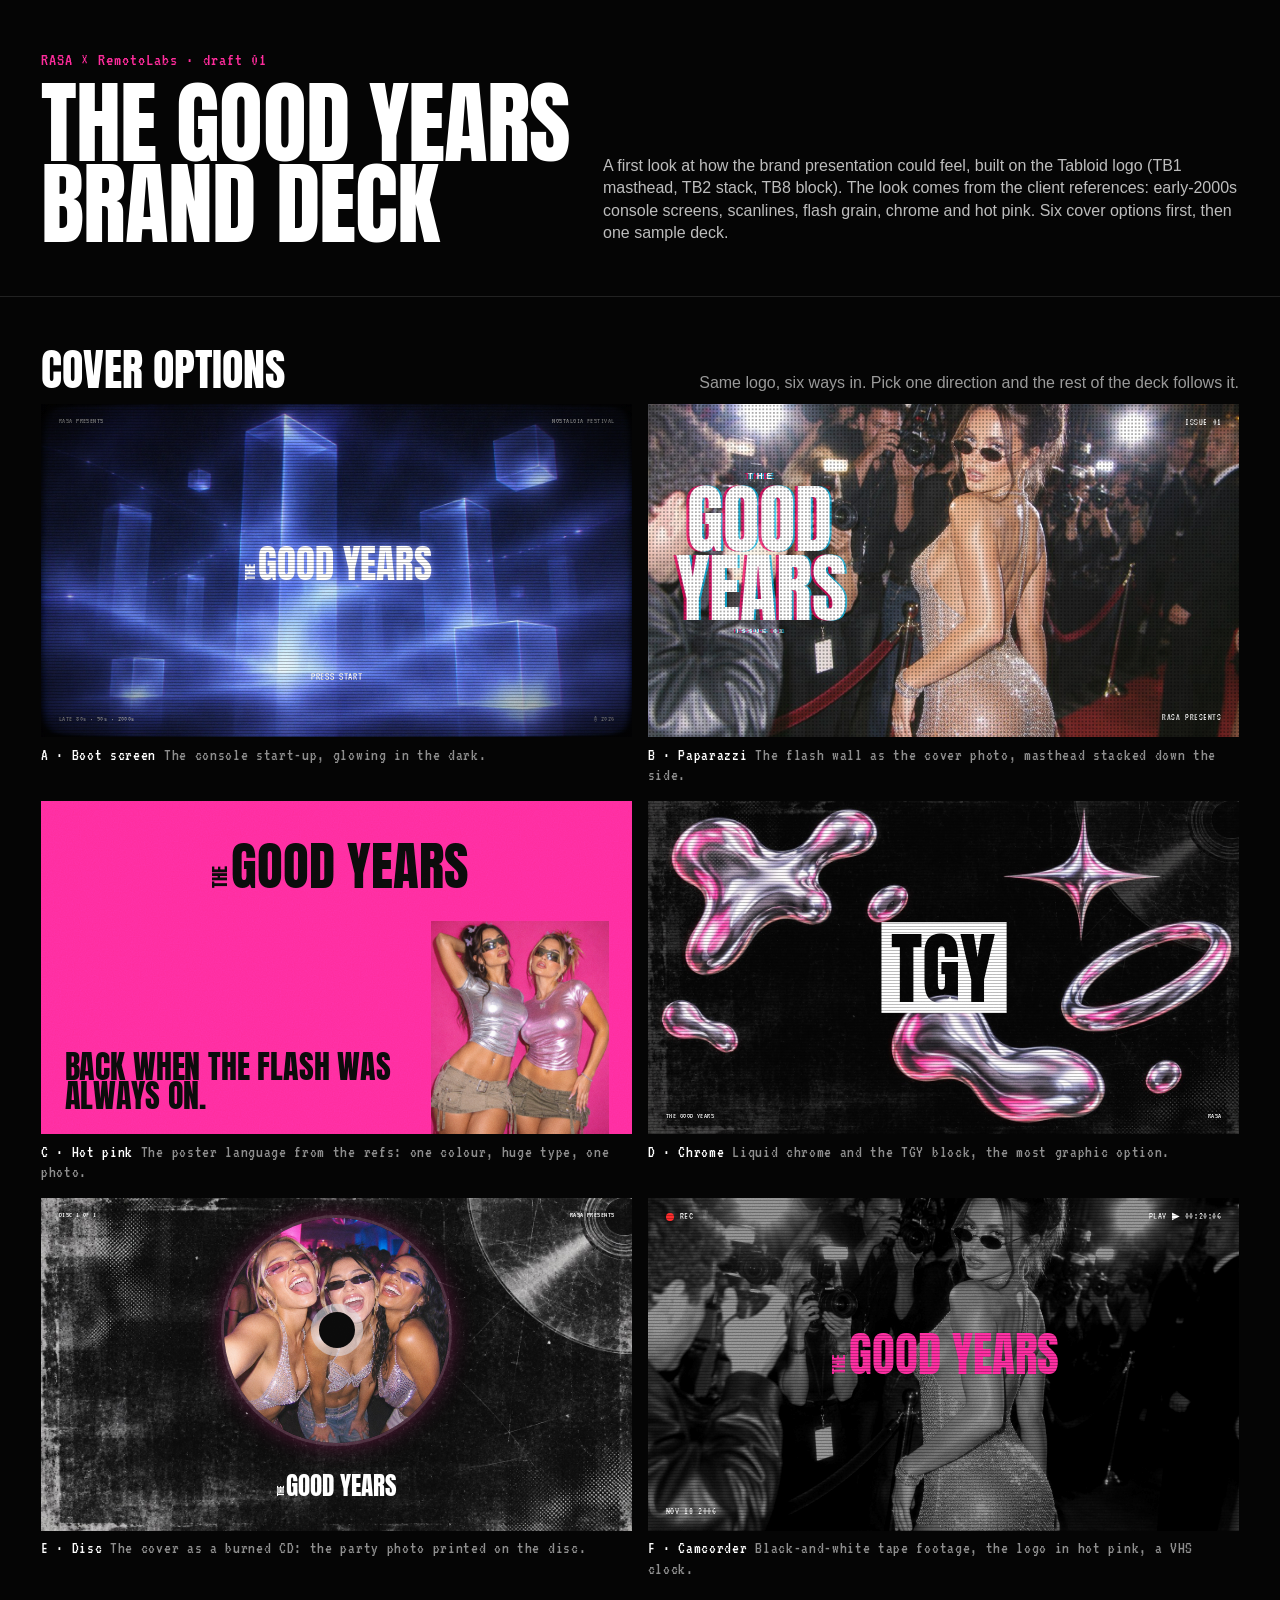
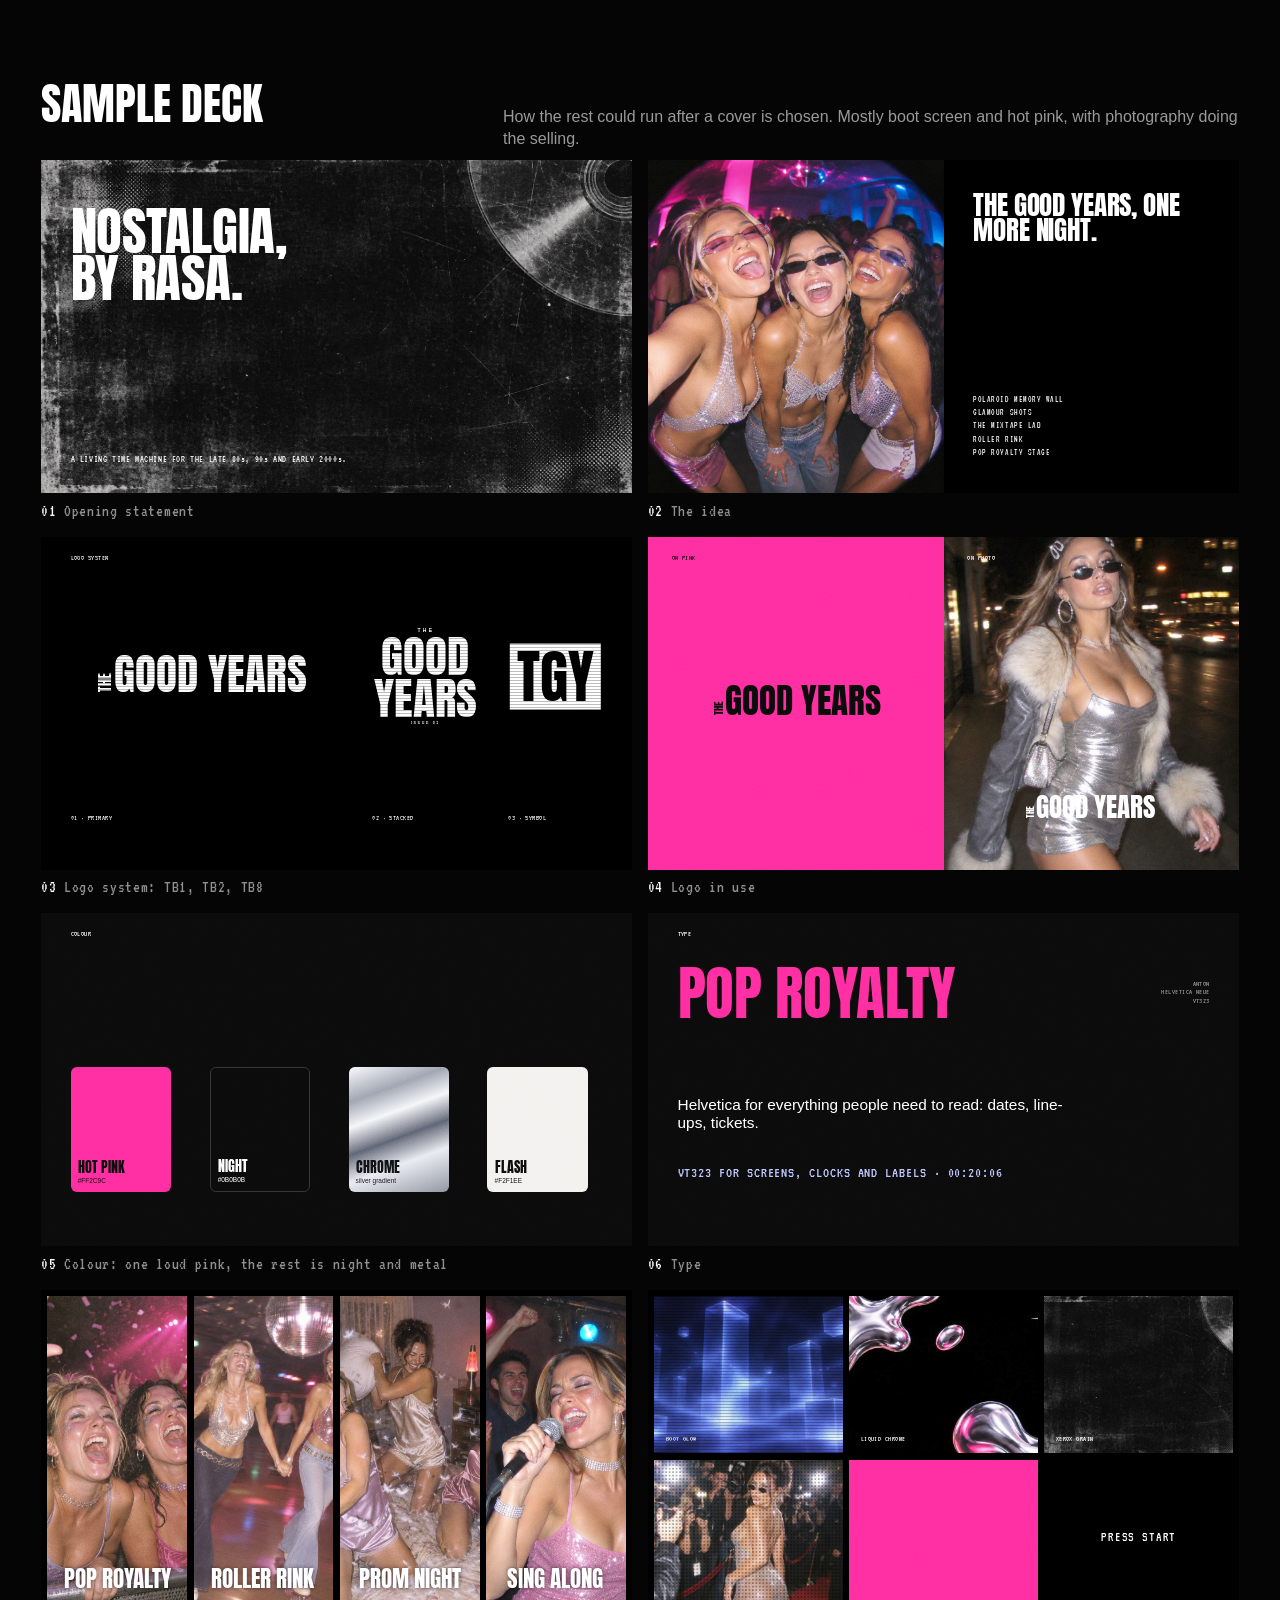
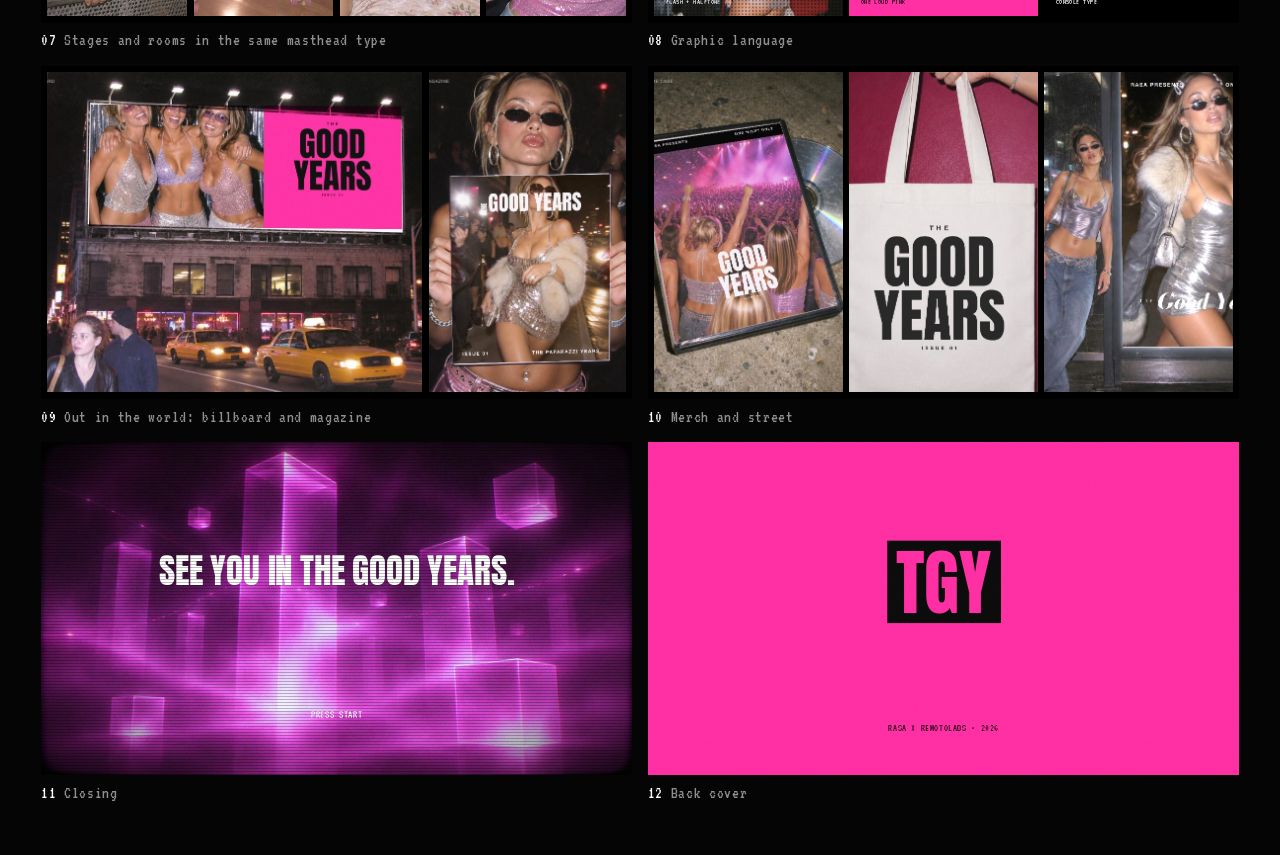
==== brand.html @ 23c7e59d "Round 7: fixed mockups, modern photos, send picks, brand deck draft Co-Authored-By: Claude Opus 5.5 " ====
<!doctype html>
<html lang="en">
<head>
<meta charset="utf-8">
<meta name="viewport" content="width=device-width, initial-scale=1">
<meta name="robots" content="noindex, nofollow">
<title>The Good Years — Brand presentation draft</title>
<meta name="description" content="The Good Years: brand presentation draft for RASA by RemotoLabs, built on the Tabloid logo (TB1, TB2, TB8).">
<link rel="preconnect" href="https://fonts.googleapis.com"><link rel="preconnect" href="https://fonts.gstatic.com" crossorigin>
<link href="https://fonts.googleapis.com/css2?family=Anton&display=swap" rel="stylesheet">
<link rel="stylesheet" href="brand.css">
</head>
<body>
<header class="intro">
  <div><span class="k">RASA × RemotoLabs · draft 01</span><h1>The Good Years<br>Brand deck</h1></div>
  <p>A first look at how the brand presentation could feel, built on the Tabloid logo (TB1 masthead, TB2 stack, TB8 block). The look comes from the client references: early-2000s console screens, scanlines, flash grain, chrome and hot pink. Six cover options first, then one sample deck.</p>
</header>

<div class="sect"><h2>Cover options</h2><p>Same logo, six ways in. Pick one direction and the rest of the deck follows it.</p></div>
<div class="deck two">
  <figure>
    <div class="sl fx-scan fx-grain"><div class="bg" style="background-image:url(assets/gen/g47.jpg)"></div><div class="vig"></div>
      <div class="lg glow" data-logo="TB1" style="left:20%;right:20%;top:38%;height:20%;color:#fff"></div>
      <div class="t mono" style="left:3%;top:4%">RASA PRESENTS</div><div class="t mono" style="right:3%;top:4%">NOSTALGIA FESTIVAL</div>
      <div class="t mono blink" style="left:0;right:0;bottom:16%;text-align:center;font-size:1.8cqw">PRESS START</div>
      <div class="t mono" style="left:3%;bottom:4%">LATE 80s · 90s · 2000s</div><div class="t mono" style="right:3%;bottom:4%">© 2026</div></div>
    <figcaption class="cap"><b>A · Boot screen</b> The console start-up, glowing in the dark.</figcaption>
  </figure>
  <figure>
    <div class="sl fx-grain"><div class="bg" style="background-image:url(assets/gen/g45.jpg);background-position:60% 40%"></div><div class="halftone"></div>
      <div class="lg rgb" data-logo="TB2" style="left:4%;top:9%;width:30%;height:72%;color:#fff"></div>
      <div class="t mono" style="right:3%;top:4%;font-size:1.6cqw">ISSUE 01</div>
      <div class="t mono" style="right:3%;bottom:4%;font-size:1.6cqw">RASA PRESENTS</div></div>
    <figcaption class="cap"><b>B · Paparazzi</b> The flash wall as the cover photo, masthead stacked down the side.</figcaption>
  </figure>
  <figure>
    <div class="sl fx-grain" style="background:var(--pink)"><img src="assets/gen/g46.jpg" alt="" style="position:absolute;right:4%;bottom:0;height:64%;width:30%;object-fit:cover;object-position:50% 20%">
      <div class="lg" data-logo="TB1" style="left:4%;right:4%;top:6%;height:27%;color:#0b0b0b"></div>
      <div class="big" style="position:absolute;left:4%;bottom:7%;width:58%;color:#0b0b0b;font-size:5.4cqw">Back when the flash was always on.</div></div>
    <figcaption class="cap"><b>C · Hot pink</b> The poster language from the refs: one colour, huge type, one photo.</figcaption>
  </figure>
  <figure>
    <div class="sl fx-scan fx-grain"><div class="bg" style="background-image:url(assets/gen/g48.jpg)"></div><div class="bg" style="background-image:url(assets/gen/g49.jpg);mix-blend-mode:screen;opacity:.35"></div>
      <div class="lg" data-logo="TB8" style="left:39%;right:39%;top:30%;height:40%;color:#fff"></div>
      <div class="t mono" style="left:3%;bottom:4%">THE GOOD YEARS</div><div class="t mono" style="right:3%;bottom:4%">RASA</div></div>
    <figcaption class="cap"><b>D · Chrome</b> Liquid chrome and the TGY block, the most graphic option.</figcaption>
  </figure>
  <figure>
    <div class="sl fx-grain"><div class="bg" style="background-image:url(assets/gen/g49.jpg)"></div>
      <div style="position:absolute;left:31%;top:6%;width:38%;aspect-ratio:1/1;border-radius:50%;overflow:hidden;background:url(assets/gen/g50.jpg) center/cover;box-shadow:0 0 0 .5cqw rgba(255,255,255,.12),0 0 4cqw rgba(255,44,156,.35)">
        <div style="position:absolute;left:42%;top:42%;width:16%;height:16%;border-radius:50%;background:#0a0a0a;box-shadow:0 0 0 1.4cqw rgba(220,220,230,.55)"></div></div>
      <div class="lg" data-logo="TB1" style="left:24%;right:24%;bottom:7%;height:13%;color:#fff"></div>
      <div class="t mono" style="left:3%;top:4%">DISC 1 OF 1</div><div class="t mono" style="right:3%;top:4%">RASA PRESENTS</div></div>
    <figcaption class="cap"><b>E · Disc</b> The cover as a burned CD: the party photo printed on the disc.</figcaption>
  </figure>
  <figure>
    <div class="sl fx-scan fx-grain" style="background:#000"><div class="bg" style="background-image:url(assets/gen/g45.jpg);filter:grayscale(1) contrast(1.4);opacity:.55"></div>
      <div class="lg" data-logo="TB1" style="left:6%;right:6%;top:35%;height:24%;color:var(--pink)"></div>
      <div class="t mono rec" style="left:3%;top:4%;font-size:1.7cqw"><i></i>REC</div><div class="t mono" style="right:3%;top:4%;font-size:1.7cqw">PLAY ▶ 00:20:06</div>
      <div class="t mono" style="left:3%;bottom:4%;font-size:1.7cqw">NOV 18 2006</div></div>
    <figcaption class="cap"><b>F · Camcorder</b> Black-and-white tape footage, the logo in hot pink, a VHS clock.</figcaption>
  </figure>
</div>

<div class="sect"><h2>Sample deck</h2><p>How the rest could run after a cover is chosen. Mostly boot screen and hot pink, with photography doing the selling.</p></div>
<div class="deck two">
  <figure><div class="sl fx-grain"><div class="bg" style="background-image:url(assets/gen/g49.jpg)"></div>
    <div class="big" style="position:absolute;left:5%;top:14%;width:80%;font-size:9cqw">Nostalgia,<br>by RASA.</div>
    <div class="t mono" style="left:5%;bottom:8%;width:60%;font-size:1.7cqw">A LIVING TIME MACHINE FOR THE LATE 80s, 90s AND EARLY 2000s.</div></div>
    <figcaption class="cap"><b>01</b> Opening statement</figcaption></figure>
  <figure><div class="sl fx-grain" style="background:#000"><img src="assets/gen/g50.jpg" alt="" style="position:absolute;left:0;top:0;width:50%;height:100%;object-fit:cover">
    <div class="big" style="position:absolute;left:55%;top:10%;width:40%;font-size:4.6cqw">The good years, one more night.</div>
    <div class="t mono" style="left:55%;bottom:10%;width:40%;font-size:1.5cqw;line-height:1.5">POLAROID MEMORY WALL<br>GLAMOUR SHOTS<br>THE MIXTAPE LAB<br>ROLLER RINK<br>POP ROYALTY STAGE</div></div>
    <figcaption class="cap"><b>02</b> The idea</figcaption></figure>
  <figure><div class="sl fx-scan fx-grain" style="background:#000">
    <div class="lg" data-logo="TB1" style="left:5%;width:44%;top:30%;height:22%;color:#fff"></div>
    <div class="lg" data-logo="TB2" style="left:56%;width:18%;top:20%;height:44%;color:#fff"></div>
    <div class="lg" data-logo="TB8" style="left:79%;width:16%;top:28%;height:28%;color:#fff"></div>
    <div class="t mono" style="left:5%;bottom:14%">01 · PRIMARY</div><div class="t mono" style="left:56%;bottom:14%">02 · STACKED</div><div class="t mono" style="left:79%;bottom:14%">03 · SYMBOL</div>
    <div class="t mono" style="left:5%;top:5%">LOGO SYSTEM</div></div>
    <figcaption class="cap"><b>03</b> Logo system: TB1, TB2, TB8</figcaption></figure>
  <figure><div class="sl fx-grain"><div style="position:absolute;inset:0 50% 0 0;background:var(--pink)"></div><div class="bg" style="left:50%;background-image:url(assets/gen/g52.jpg);background-position:50% 25%"></div>
    <div class="lg" data-logo="TB1" style="left:4%;width:42%;top:40%;height:18%;color:#0b0b0b"></div>
    <div class="lg" data-logo="TB1" style="left:54%;width:42%;top:74%;height:14%;color:#fff"></div>
    <div class="t mono" style="left:4%;top:5%;color:#0b0b0b">ON PINK</div><div class="t mono" style="left:54%;top:5%">ON PHOTO</div></div>
    <figcaption class="cap"><b>04</b> Logo in use</figcaption></figure>
  <figure><div class="sl fx-grain" style="background:#0b0b0b">
    <div class="t mono" style="left:5%;top:5%">COLOUR</div>
    <div class="sw" style="left:5%;background:var(--pink);color:#0b0b0b"><b>Hot pink</b>#FF2C9C</div>
    <div class="sw" style="left:28.5%;background:#0b0b0b;border:1px solid #333"><b>Night</b>#0B0B0B</div>
    <div class="sw chrome" style="left:52%"><b>Chrome</b>silver gradient</div>
    <div class="sw" style="left:75.5%;background:#f2f1ee;color:#0b0b0b"><b>Flash</b>#F2F1EE</div></div>
    <figcaption class="cap"><b>05</b> Colour: one loud pink, the rest is night and metal</figcaption></figure>
  <figure><div class="sl fx-grain" style="background:#0b0b0b">
    <div class="t mono" style="left:5%;top:5%">TYPE</div>
    <div class="big" style="position:absolute;left:5%;top:16%;font-size:10cqw;color:var(--pink)">Pop Royalty</div>
    <div style="position:absolute;left:5%;top:55%;font:500 2.6cqw/1.2 var(--sans);width:70%">Helvetica for everything people need to read: dates, line-ups, tickets.</div>
    <div class="mono" style="position:absolute;left:5%;top:75%;font-size:2.6cqw;color:#b9c2ff">VT323 FOR SCREENS, CLOCKS AND LABELS · 00:20:06</div>
    <div class="t mono" style="right:5%;top:20%;text-align:right;color:#8f8f8f">ANTON<br>HELVETICA NEUE<br>VT323</div></div>
    <figcaption class="cap"><b>06</b> Type</figcaption></figure>
  <figure><div class="sl fx-grain" style="background:#000;display:grid;grid-template-columns:repeat(4,1fr);gap:.5cqw;padding:.5cqw">
    <div style="position:relative;background:url(assets/gen/g43.jpg) center/cover"><div class="lgs" data-stage="Pop Royalty"></div></div>
    <div style="position:relative;background:url(assets/gen/g39.jpg) center/cover"><div class="lgs" data-stage="Roller Rink"></div></div>
    <div style="position:relative;background:url(assets/gen/g42.jpg) center/cover"><div class="lgs" data-stage="Prom Night"></div></div>
    <div style="position:relative;background:url(assets/gen/g12.jpg) center/cover"><div class="lgs" data-stage="Sing Along"></div></div></div>
    <figcaption class="cap"><b>07</b> Stages and rooms in the same masthead type</figcaption></figure>
  <figure><div class="sl fx-grain" style="background:#000;display:grid;grid-template-columns:repeat(3,1fr);grid-template-rows:1fr 1fr;gap:.5cqw;padding:.5cqw">
    <div class="fx-scan" style="position:relative;background:url(assets/gen/g47.jpg) center/cover"><span class="t mono" style="left:6%;bottom:6%">BOOT GLOW</span></div>
    <div style="position:relative;background:url(assets/gen/g48.jpg) 30% 40%/220% auto"><span class="t mono" style="left:6%;bottom:6%">LIQUID CHROME</span></div>
    <div style="position:relative;background:url(assets/gen/g49.jpg) center/cover"><span class="t mono" style="left:6%;bottom:6%">XEROX GRAIN</span></div>
    <div style="position:relative;background:url(assets/gen/g45.jpg) 60% 30%/cover"><div class="halftone"></div><span class="t mono" style="left:6%;bottom:6%">FLASH + HALFTONE</span></div>
    <div style="position:relative;background:var(--pink)"><span class="t mono" style="left:6%;bottom:6%;color:#0b0b0b">ONE LOUD PINK</span></div>
    <div style="position:relative;background:#000;display:grid;place-items:center"><span class="mono blink" style="font-size:2.4cqw">PRESS START</span><span class="t mono" style="left:6%;bottom:6%">CONSOLE TYPE</span></div></div>
    <figcaption class="cap"><b>08</b> Graphic language</figcaption></figure>
  <figure><div class="sl" style="background:#000;display:grid;grid-template-columns:1.9fr 1fr;gap:.5cqw;padding:.5cqw">
    <div style="background:url(assets/mock/billboard.jpg) center/cover"></div><div style="background:url(assets/mock/magazine.jpg) center/cover"></div></div>
    <figcaption class="cap"><b>09</b> Out in the world: billboard and magazine</figcaption></figure>
  <figure><div class="sl" style="background:#000;display:grid;grid-template-columns:repeat(3,1fr);gap:.5cqw;padding:.5cqw">
    <div style="background:url(assets/mock/game.jpg) center/cover"></div><div style="background:url(assets/mock/tote.jpg) center/cover"></div><div style="background:url(assets/mock/shelter.jpg) 30% 50%/cover"></div></div>
    <figcaption class="cap"><b>10</b> Merch and street</figcaption></figure>
  <figure><div class="sl fx-scan fx-grain"><div class="bg" style="background-image:url(assets/gen/g47.jpg);filter:hue-rotate(60deg) saturate(1.3)"></div><div class="vig"></div>
    <div class="big" style="position:absolute;left:0;right:0;top:34%;text-align:center;font-size:6cqw">See you in the good years.</div>
    <div class="t mono blink" style="left:0;right:0;bottom:16%;text-align:center;font-size:1.8cqw">PRESS START</div></div>
    <figcaption class="cap"><b>11</b> Closing</figcaption></figure>
  <figure><div class="sl fx-grain" style="background:var(--pink)">
    <div class="lg" data-logo="TB8" style="left:40%;right:40%;top:24%;height:36%;color:#0b0b0b"></div>
    <div class="t mono" style="left:0;right:0;bottom:12%;text-align:center;color:#0b0b0b;font-size:1.7cqw">RASA × REMOTOLABS · 2026</div></div>
    <figcaption class="cap"><b>12</b> Back cover</figcaption></figure>
</div>

<script>window.TGY5_NO_BOOT = true;</script>
<script src="present.js"></script>
<script src="brand.js"></script>
</body>
</html>
---- brand.css ----
/* The Good Years — brand presentation draft. Y2K console grunge: boot-screen glow, scanlines, flash grain, chrome, hot pink. */
@font-face{font-family:"VT";src:url(fonts/VT323-Regular.ttf)}
:root{--pink:#ff2c9c;--ink:#0b0b0b;--paper:#f2f1ee;--chrome:#c9cbd3;--blue:#3a49ff;--sans:"Helvetica Neue",Helvetica,Arial,sans-serif}
*{box-sizing:border-box;margin:0}
html,body{background:#050505;color:#fff;font:400 16px/1.4 var(--sans);-webkit-font-smoothing:antialiased;overflow-x:hidden}
.intro{padding:clamp(28px,4vw,64px) clamp(16px,3.2vw,56px);display:grid;grid-template-columns:minmax(0,1fr) minmax(0,1.2fr);gap:32px;align-items:end;border-bottom:1px solid #222}
.intro h1{font:400 clamp(40px,7vw,120px)/.9 Anton,sans-serif;text-transform:uppercase;letter-spacing:-.01em}
.intro p{color:#bdbdbd;max-width:44em}
.intro .k{font:400 18px/1 VT,monospace;color:var(--pink);letter-spacing:.06em;display:block;margin-bottom:14px}
.sect{padding:clamp(28px,4vw,64px) clamp(16px,3.2vw,56px) 10px;display:flex;justify-content:space-between;align-items:baseline;gap:20px;flex-wrap:wrap}
.sect h2{font:400 clamp(28px,3.4vw,56px)/1 Anton,sans-serif;text-transform:uppercase}
.sect p{color:#9a9a9a;max-width:46em}
.deck{display:grid;gap:clamp(10px,1.2vw,18px);padding:0 clamp(16px,3.2vw,56px) clamp(28px,4vw,64px)}
.deck.two{grid-template-columns:repeat(2,minmax(0,1fr))}
.cap{font:400 17px/1.2 VT,monospace;color:#8f8f8f;padding-top:8px;letter-spacing:.04em}
.cap b{color:#fff;font-weight:400}

/* slide */
.sl{position:relative;aspect-ratio:16/9;overflow:hidden;container-type:inline-size;background:#000;color:#fff;isolation:isolate}
.sl .bg{position:absolute;inset:0;background:#000 center/cover no-repeat}
.sl .lg{position:absolute;display:block}
.sl .lg svg.mk{width:100%;height:100%;display:block;overflow:visible}
.mono{font-family:VT,monospace;letter-spacing:.06em}
.t{position:absolute;font-size:1.3cqw;line-height:1.15}
.big{font:400 7cqw/.9 Anton,sans-serif;text-transform:uppercase;letter-spacing:-.005em}

/* effects */
.fx-scan::after{content:"";position:absolute;inset:0;z-index:5;pointer-events:none;background:repeating-linear-gradient(0deg,rgba(0,0,0,.28) 0 1px,transparent 1px 3px)}
.fx-grain::before{content:"";position:absolute;inset:-50%;z-index:6;pointer-events:none;opacity:.32;mix-blend-mode:overlay;
  background-image:url("data:image/svg+xml;utf8,<svg xmlns='http://www.w3.org/2000/svg' width='220' height='220'><filter id='n'><feTurbulence type='fractalNoise' baseFrequency='.85' numOctaves='2' stitchTiles='stitch'/><feColorMatrix values='0 0 0 0 .5  0 0 0 0 .5  0 0 0 0 .5  0 0 0 1 0'/></filter><rect width='100%' height='100%' filter='url(%23n)'/></svg>")}
.vig{position:absolute;inset:0;z-index:4;pointer-events:none;background:radial-gradient(ellipse at center,transparent 55%,rgba(0,0,0,.75) 100%)}
.glow svg.mk{filter:drop-shadow(0 0 .6cqw rgba(140,160,255,.9)) drop-shadow(0 0 2cqw rgba(80,100,255,.55))}
.rgb svg.mk{filter:drop-shadow(-.35cqw 0 0 rgba(255,0,90,.75)) drop-shadow(.35cqw 0 0 rgba(0,200,255,.7))}
.halftone{position:absolute;inset:0;z-index:3;pointer-events:none;opacity:.35;mix-blend-mode:multiply;background:radial-gradient(circle,#000 32%,transparent 34%) 0 0/.6cqw .6cqw}
.blink{animation:blink 1.1s steps(1) infinite}
@keyframes blink{50%{opacity:0}}
@media (prefers-reduced-motion:reduce){.blink{animation:none}}
.rec{display:flex;gap:.6em;align-items:center}
.rec i{width:.8em;height:.8em;border-radius:50%;background:#ff2a2a;display:inline-block}

/* swatches */
.sw{position:absolute;bottom:16%;width:17%;aspect-ratio:1/1.25;border-radius:1cqw;display:flex;flex-direction:column;justify-content:end;padding:1.2cqw;font-size:1.1cqw}
.sw b{font:400 2.4cqw/1 Anton,sans-serif;text-transform:uppercase;display:block;margin-bottom:.4cqw}
.chrome{background:linear-gradient(160deg,#fafbff 0%,#9aa0ad 22%,#f5f6fa 38%,#5b6070 55%,#e9ebf2 72%,#8a8f9c 100%);color:#111}

@media (max-width:820px){
  .intro{grid-template-columns:1fr}
  .deck.two{grid-template-columns:1fr}
}
.lgs{position:absolute;left:7%;right:7%;bottom:6%;height:12%;color:#fff;filter:drop-shadow(0 0 .4cqw rgba(0,0,0,.6))}
.lgs svg.mk{width:100%;height:100%;display:block}
figure{margin:0}
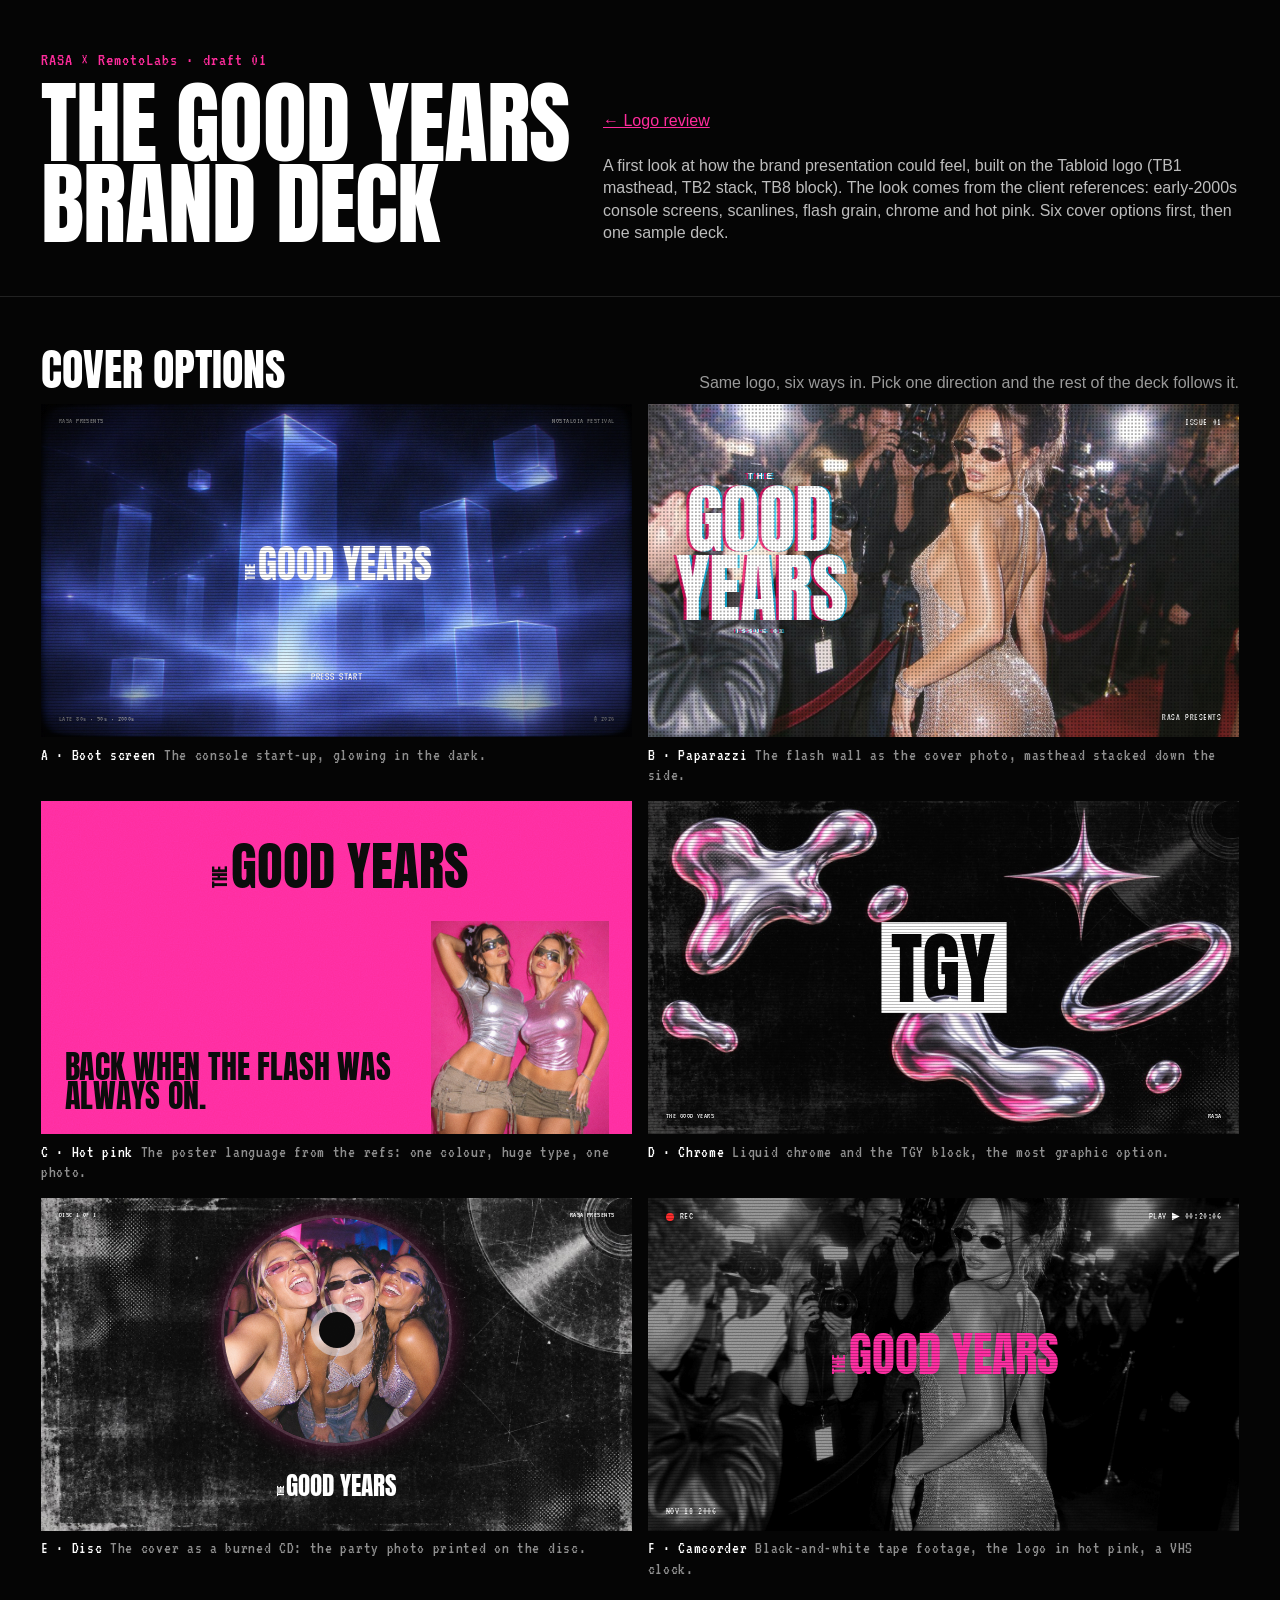
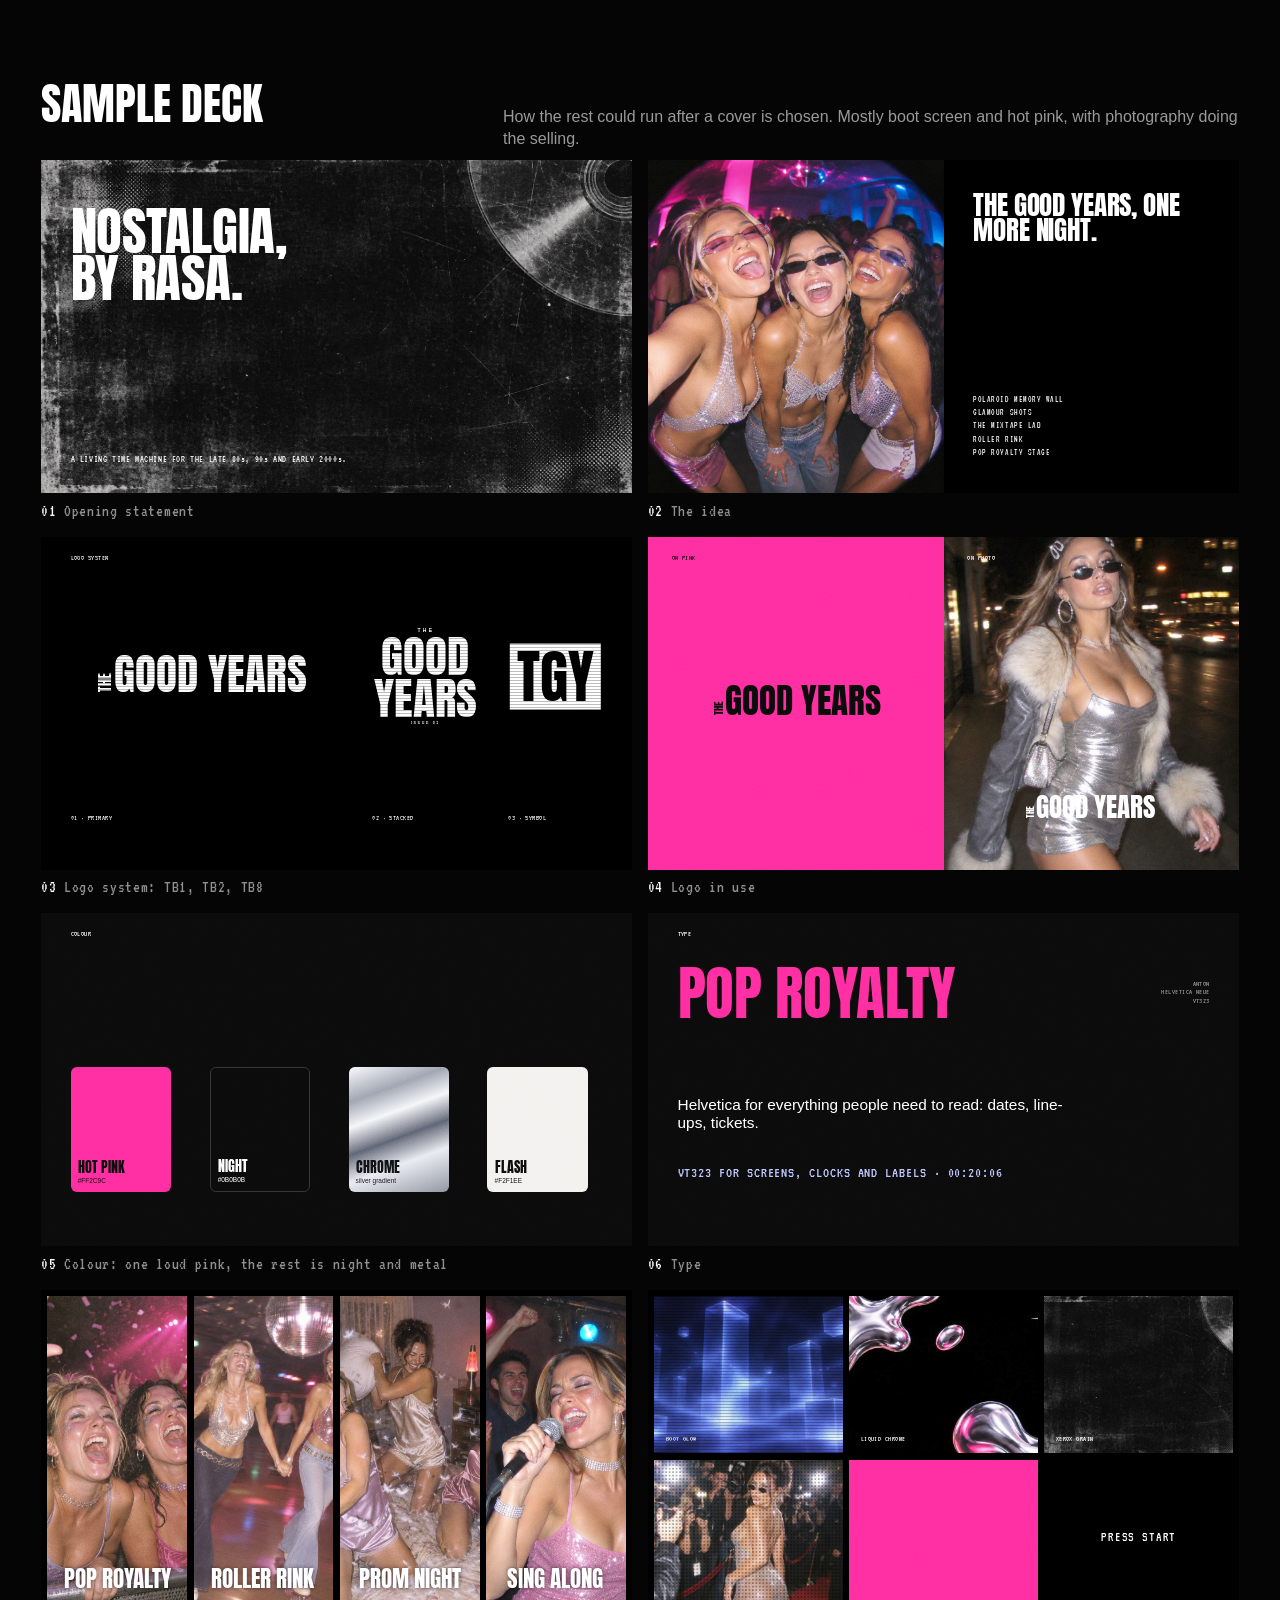
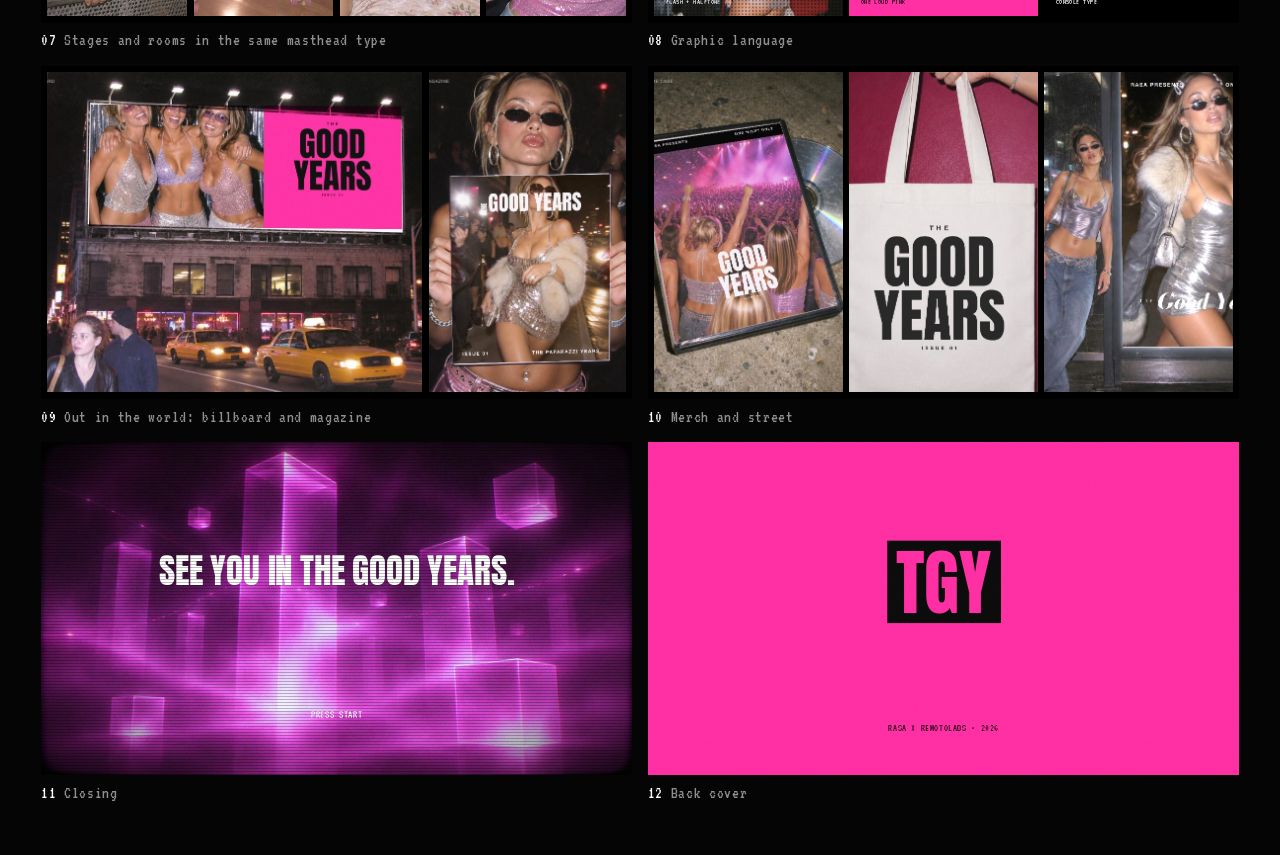
==== commit cec65c32: "Link back to the logo review Co-Authored-By: Claude Opus 5.5 <noreply@anthropic.com>" ====
--- a/brand.html
+++ b/brand.html
@@ -13,7 +13,7 @@
 <body>
 <header class="intro">
   <div><span class="k">RASA × RemotoLabs · draft 01</span><h1>The Good Years<br>Brand deck</h1></div>
-  <p>A first look at how the brand presentation could feel, built on the Tabloid logo (TB1 masthead, TB2 stack, TB8 block). The look comes from the client references: early-2000s console screens, scanlines, flash grain, chrome and hot pink. Six cover options first, then one sample deck.</p>
+  <p><a href="./" style="color:#ff2c9c">← Logo review</a><br><br>A first look at how the brand presentation could feel, built on the Tabloid logo (TB1 masthead, TB2 stack, TB8 block). The look comes from the client references: early-2000s console screens, scanlines, flash grain, chrome and hot pink. Six cover options first, then one sample deck.</p>
 </header>
 
 <div class="sect"><h2>Cover options</h2><p>Same logo, six ways in. Pick one direction and the rest of the deck follows it.</p></div>
